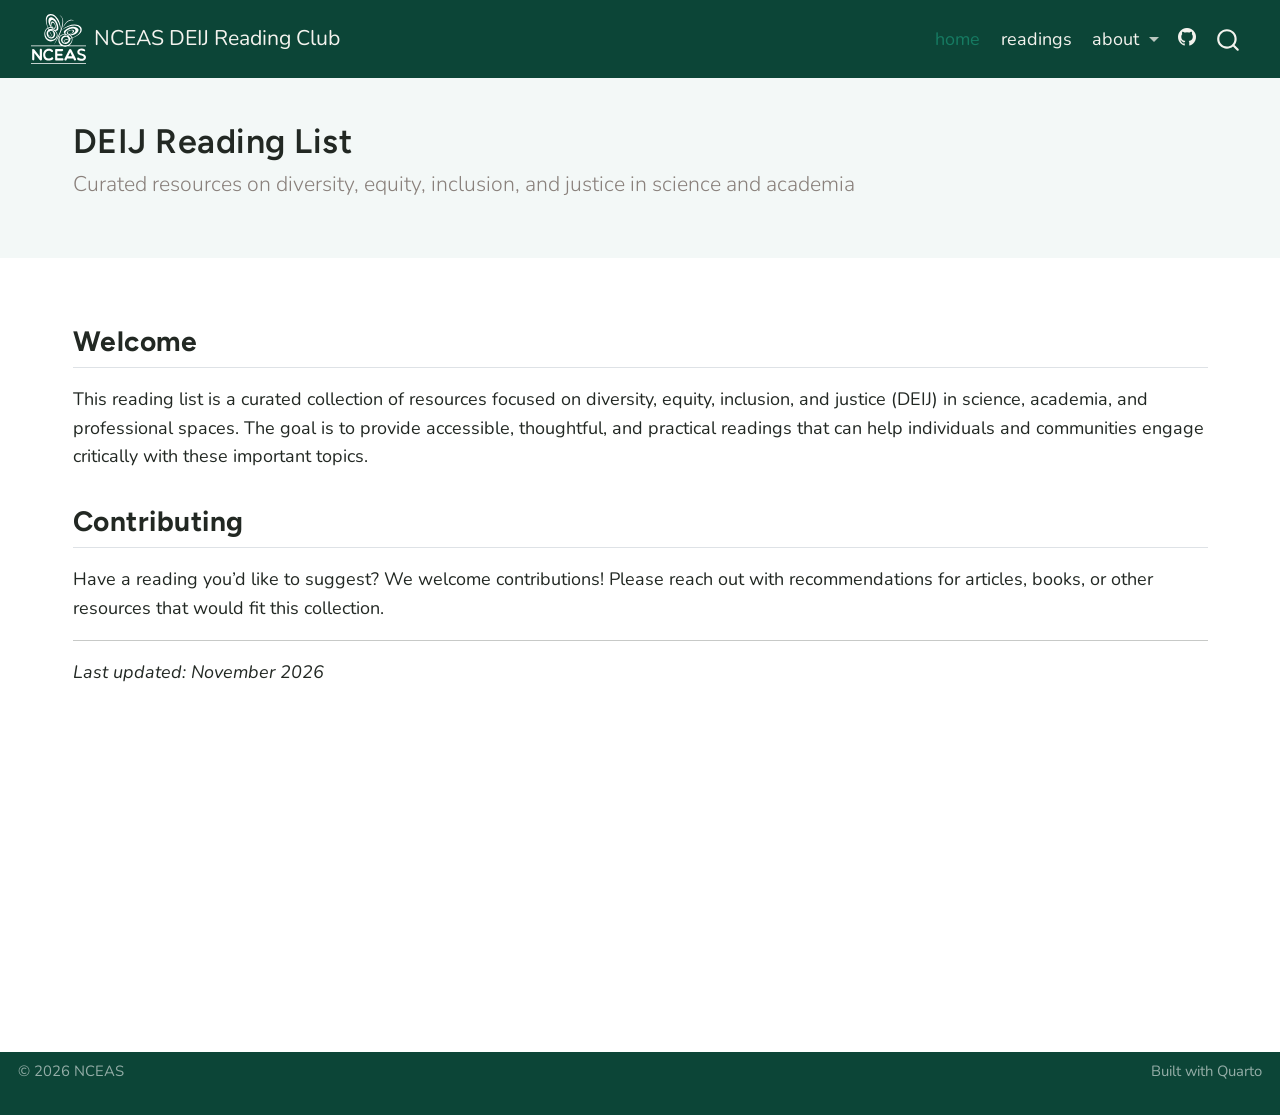
==== docs/index.html @ 8b183b62 "build: oops docs/ in gitignore" ====
<!DOCTYPE html>
<html xmlns="http://www.w3.org/1999/xhtml" lang="en" xml:lang="en"><head>

<meta charset="utf-8">
<meta name="generator" content="quarto-1.6.39">

<meta name="viewport" content="width=device-width, initial-scale=1.0, user-scalable=yes">


<title>DEIJ Reading List – NCEAS DEIJ Reading Club</title>
<style>
code{white-space: pre-wrap;}
span.smallcaps{font-variant: small-caps;}
div.columns{display: flex; gap: min(4vw, 1.5em);}
div.column{flex: auto; overflow-x: auto;}
div.hanging-indent{margin-left: 1.5em; text-indent: -1.5em;}
ul.task-list{list-style: none;}
ul.task-list li input[type="checkbox"] {
  width: 0.8em;
  margin: 0 0.8em 0.2em -1em; /* quarto-specific, see https://github.com/quarto-dev/quarto-cli/issues/4556 */ 
  vertical-align: middle;
}
</style>


<script src="site_libs/quarto-nav/quarto-nav.js"></script>
<script src="site_libs/quarto-nav/headroom.min.js"></script>
<script src="site_libs/clipboard/clipboard.min.js"></script>
<script src="site_libs/quarto-search/autocomplete.umd.js"></script>
<script src="site_libs/quarto-search/fuse.min.js"></script>
<script src="site_libs/quarto-search/quarto-search.js"></script>
<meta name="quarto:offset" content="./">
<script src="site_libs/quarto-html/quarto.js"></script>
<script src="site_libs/quarto-html/popper.min.js"></script>
<script src="site_libs/quarto-html/tippy.umd.min.js"></script>
<script src="site_libs/quarto-html/anchor.min.js"></script>
<link href="site_libs/quarto-html/tippy.css" rel="stylesheet">
<link href="site_libs/quarto-html/quarto-syntax-highlighting-e26003cea8cd680ca0c55a263523d882.css" rel="stylesheet" id="quarto-text-highlighting-styles">
<script src="site_libs/bootstrap/bootstrap.min.js"></script>
<link href="site_libs/bootstrap/bootstrap-icons.css" rel="stylesheet">
<link href="site_libs/bootstrap/bootstrap-1991b1be5dcbb25f03deedb7cb618936.min.css" rel="stylesheet" append-hash="true" id="quarto-bootstrap" data-mode="light">
<script id="quarto-search-options" type="application/json">{
  "location": "navbar",
  "copy-button": false,
  "collapse-after": 3,
  "panel-placement": "end",
  "type": "overlay",
  "limit": 50,
  "keyboard-shortcut": [
    "f",
    "/",
    "s"
  ],
  "show-item-context": false,
  "language": {
    "search-no-results-text": "No results",
    "search-matching-documents-text": "matching documents",
    "search-copy-link-title": "Copy link to search",
    "search-hide-matches-text": "Hide additional matches",
    "search-more-match-text": "more match in this document",
    "search-more-matches-text": "more matches in this document",
    "search-clear-button-title": "Clear",
    "search-text-placeholder": "",
    "search-detached-cancel-button-title": "Cancel",
    "search-submit-button-title": "Submit",
    "search-label": "Search"
  }
}</script>


</head>

<body class="nav-fixed">

<div id="quarto-search-results"></div>
  <header id="quarto-header" class="headroom fixed-top quarto-banner">
    <nav class="navbar navbar-expand-lg " data-bs-theme="dark">
      <div class="navbar-container container-fluid">
      <div class="navbar-brand-container mx-auto">
    <a href="./index.html" class="navbar-brand navbar-brand-logo">
    <img src="./images/logo_nceas.svg" alt="NCEAS Logo" class="navbar-logo">
    </a>
    <a class="navbar-brand" href="./index.html">
    <span class="navbar-title">NCEAS DEIJ Reading Club</span>
    </a>
  </div>
            <div id="quarto-search" class="" title="Search"></div>
          <button class="navbar-toggler" type="button" data-bs-toggle="collapse" data-bs-target="#navbarCollapse" aria-controls="navbarCollapse" role="menu" aria-expanded="false" aria-label="Toggle navigation" onclick="if (window.quartoToggleHeadroom) { window.quartoToggleHeadroom(); }">
  <span class="navbar-toggler-icon"></span>
</button>
          <div class="collapse navbar-collapse" id="navbarCollapse">
            <ul class="navbar-nav navbar-nav-scroll ms-auto">
  <li class="nav-item">
    <a class="nav-link active" href="./index.html" aria-current="page"> 
<span class="menu-text">home</span></a>
  </li>  
  <li class="nav-item">
    <a class="nav-link" href="./readings.html"> 
<span class="menu-text">readings</span></a>
  </li>  
  <li class="nav-item dropdown ">
    <a class="nav-link dropdown-toggle" href="#" id="nav-menu-about" role="link" data-bs-toggle="dropdown" aria-expanded="false">
 <span class="menu-text">about</span>
    </a>
    <ul class="dropdown-menu dropdown-menu-end" aria-labelledby="nav-menu-about">    
        <li>
    <a class="dropdown-item" href="https://www.example.com">
 <span class="dropdown-text">About This Site</span></a>
  </li>  
        <li>
    <a class="dropdown-item" href="mailto:your-email@example.com">
 <span class="dropdown-text">Contact</span></a>
  </li>  
    </ul>
  </li>
  <li class="nav-item compact">
    <a class="nav-link" href="https://github.com/your-username/deij_reading" target="_blank"> <i class="bi bi-github" role="img">
</i> 
<span class="menu-text"></span></a>
  </li>  
</ul>
          </div> <!-- /navcollapse -->
            <div class="quarto-navbar-tools">
</div>
      </div> <!-- /container-fluid -->
    </nav>
</header>
<!-- content -->
<header id="title-block-header" class="quarto-title-block default page-columns page-full">
  <div class="quarto-title-banner page-columns page-full">
    <div class="quarto-title column-page">
      <h1 class="title">DEIJ Reading List</h1>
            <p class="subtitle lead">Curated resources on diversity, equity, inclusion, and justice in science and academia</p>
                      </div>
  </div>
    
  
  <div class="quarto-title-meta column-page">

      
    
      
    </div>
    
  
  </header><div id="quarto-content" class="quarto-container page-columns page-rows-contents page-layout-full page-navbar">
<!-- sidebar -->
<!-- margin-sidebar -->
    
<!-- main -->
<main class="content quarto-banner-title-block column-page" id="quarto-document-content">





<section id="welcome" class="level2">
<h2 class="anchored" data-anchor-id="welcome">Welcome</h2>
<p>This reading list is a curated collection of resources focused on diversity, equity, inclusion, and justice (DEIJ) in science, academia, and professional spaces. The goal is to provide accessible, thoughtful, and practical readings that can help individuals and communities engage critically with these important topics.</p>
</section>
<section id="contributing" class="level2">
<h2 class="anchored" data-anchor-id="contributing">Contributing</h2>
<p>Have a reading you’d like to suggest? We welcome contributions! Please reach out with recommendations for articles, books, or other resources that would fit this collection.</p>
<hr>
<p><em>Last updated: November 2026</em></p>


</section>

</main> <!-- /main -->
<script id="quarto-html-after-body" type="application/javascript">
window.document.addEventListener("DOMContentLoaded", function (event) {
  const toggleBodyColorMode = (bsSheetEl) => {
    const mode = bsSheetEl.getAttribute("data-mode");
    const bodyEl = window.document.querySelector("body");
    if (mode === "dark") {
      bodyEl.classList.add("quarto-dark");
      bodyEl.classList.remove("quarto-light");
    } else {
      bodyEl.classList.add("quarto-light");
      bodyEl.classList.remove("quarto-dark");
    }
  }
  const toggleBodyColorPrimary = () => {
    const bsSheetEl = window.document.querySelector("link#quarto-bootstrap");
    if (bsSheetEl) {
      toggleBodyColorMode(bsSheetEl);
    }
  }
  toggleBodyColorPrimary();  
  const icon = "";
  const anchorJS = new window.AnchorJS();
  anchorJS.options = {
    placement: 'right',
    icon: icon
  };
  anchorJS.add('.anchored');
  const isCodeAnnotation = (el) => {
    for (const clz of el.classList) {
      if (clz.startsWith('code-annotation-')) {                     
        return true;
      }
    }
    return false;
  }
  const onCopySuccess = function(e) {
    // button target
    const button = e.trigger;
    // don't keep focus
    button.blur();
    // flash "checked"
    button.classList.add('code-copy-button-checked');
    var currentTitle = button.getAttribute("title");
    button.setAttribute("title", "Copied!");
    let tooltip;
    if (window.bootstrap) {
      button.setAttribute("data-bs-toggle", "tooltip");
      button.setAttribute("data-bs-placement", "left");
      button.setAttribute("data-bs-title", "Copied!");
      tooltip = new bootstrap.Tooltip(button, 
        { trigger: "manual", 
          customClass: "code-copy-button-tooltip",
          offset: [0, -8]});
      tooltip.show();    
    }
    setTimeout(function() {
      if (tooltip) {
        tooltip.hide();
        button.removeAttribute("data-bs-title");
        button.removeAttribute("data-bs-toggle");
        button.removeAttribute("data-bs-placement");
      }
      button.setAttribute("title", currentTitle);
      button.classList.remove('code-copy-button-checked');
    }, 1000);
    // clear code selection
    e.clearSelection();
  }
  const getTextToCopy = function(trigger) {
      const codeEl = trigger.previousElementSibling.cloneNode(true);
      for (const childEl of codeEl.children) {
        if (isCodeAnnotation(childEl)) {
          childEl.remove();
        }
      }
      return codeEl.innerText;
  }
  const clipboard = new window.ClipboardJS('.code-copy-button:not([data-in-quarto-modal])', {
    text: getTextToCopy
  });
  clipboard.on('success', onCopySuccess);
  if (window.document.getElementById('quarto-embedded-source-code-modal')) {
    const clipboardModal = new window.ClipboardJS('.code-copy-button[data-in-quarto-modal]', {
      text: getTextToCopy,
      container: window.document.getElementById('quarto-embedded-source-code-modal')
    });
    clipboardModal.on('success', onCopySuccess);
  }
    var localhostRegex = new RegExp(/^(?:http|https):\/\/localhost\:?[0-9]*\//);
    var mailtoRegex = new RegExp(/^mailto:/);
      var filterRegex = new RegExp("https:\/\/your-username\.github\.io\/deij_reading\/");
    var isInternal = (href) => {
        return filterRegex.test(href) || localhostRegex.test(href) || mailtoRegex.test(href);
    }
    // Inspect non-navigation links and adorn them if external
 	var links = window.document.querySelectorAll('a[href]:not(.nav-link):not(.navbar-brand):not(.toc-action):not(.sidebar-link):not(.sidebar-item-toggle):not(.pagination-link):not(.no-external):not([aria-hidden]):not(.dropdown-item):not(.quarto-navigation-tool):not(.about-link)');
    for (var i=0; i<links.length; i++) {
      const link = links[i];
      if (!isInternal(link.href)) {
        // undo the damage that might have been done by quarto-nav.js in the case of
        // links that we want to consider external
        if (link.dataset.originalHref !== undefined) {
          link.href = link.dataset.originalHref;
        }
      }
    }
  function tippyHover(el, contentFn, onTriggerFn, onUntriggerFn) {
    const config = {
      allowHTML: true,
      maxWidth: 500,
      delay: 100,
      arrow: false,
      appendTo: function(el) {
          return el.parentElement;
      },
      interactive: true,
      interactiveBorder: 10,
      theme: 'quarto',
      placement: 'bottom-start',
    };
    if (contentFn) {
      config.content = contentFn;
    }
    if (onTriggerFn) {
      config.onTrigger = onTriggerFn;
    }
    if (onUntriggerFn) {
      config.onUntrigger = onUntriggerFn;
    }
    window.tippy(el, config); 
  }
  const noterefs = window.document.querySelectorAll('a[role="doc-noteref"]');
  for (var i=0; i<noterefs.length; i++) {
    const ref = noterefs[i];
    tippyHover(ref, function() {
      // use id or data attribute instead here
      let href = ref.getAttribute('data-footnote-href') || ref.getAttribute('href');
      try { href = new URL(href).hash; } catch {}
      const id = href.replace(/^#\/?/, "");
      const note = window.document.getElementById(id);
      if (note) {
        return note.innerHTML;
      } else {
        return "";
      }
    });
  }
  const xrefs = window.document.querySelectorAll('a.quarto-xref');
  const processXRef = (id, note) => {
    // Strip column container classes
    const stripColumnClz = (el) => {
      el.classList.remove("page-full", "page-columns");
      if (el.children) {
        for (const child of el.children) {
          stripColumnClz(child);
        }
      }
    }
    stripColumnClz(note)
    if (id === null || id.startsWith('sec-')) {
      // Special case sections, only their first couple elements
      const container = document.createElement("div");
      if (note.children && note.children.length > 2) {
        container.appendChild(note.children[0].cloneNode(true));
        for (let i = 1; i < note.children.length; i++) {
          const child = note.children[i];
          if (child.tagName === "P" && child.innerText === "") {
            continue;
          } else {
            container.appendChild(child.cloneNode(true));
            break;
          }
        }
        if (window.Quarto?.typesetMath) {
          window.Quarto.typesetMath(container);
        }
        return container.innerHTML
      } else {
        if (window.Quarto?.typesetMath) {
          window.Quarto.typesetMath(note);
        }
        return note.innerHTML;
      }
    } else {
      // Remove any anchor links if they are present
      const anchorLink = note.querySelector('a.anchorjs-link');
      if (anchorLink) {
        anchorLink.remove();
      }
      if (window.Quarto?.typesetMath) {
        window.Quarto.typesetMath(note);
      }
      if (note.classList.contains("callout")) {
        return note.outerHTML;
      } else {
        return note.innerHTML;
      }
    }
  }
  for (var i=0; i<xrefs.length; i++) {
    const xref = xrefs[i];
    tippyHover(xref, undefined, function(instance) {
      instance.disable();
      let url = xref.getAttribute('href');
      let hash = undefined; 
      if (url.startsWith('#')) {
        hash = url;
      } else {
        try { hash = new URL(url).hash; } catch {}
      }
      if (hash) {
        const id = hash.replace(/^#\/?/, "");
        const note = window.document.getElementById(id);
        if (note !== null) {
          try {
            const html = processXRef(id, note.cloneNode(true));
            instance.setContent(html);
          } finally {
            instance.enable();
            instance.show();
          }
        } else {
          // See if we can fetch this
          fetch(url.split('#')[0])
          .then(res => res.text())
          .then(html => {
            const parser = new DOMParser();
            const htmlDoc = parser.parseFromString(html, "text/html");
            const note = htmlDoc.getElementById(id);
            if (note !== null) {
              const html = processXRef(id, note);
              instance.setContent(html);
            } 
          }).finally(() => {
            instance.enable();
            instance.show();
          });
        }
      } else {
        // See if we can fetch a full url (with no hash to target)
        // This is a special case and we should probably do some content thinning / targeting
        fetch(url)
        .then(res => res.text())
        .then(html => {
          const parser = new DOMParser();
          const htmlDoc = parser.parseFromString(html, "text/html");
          const note = htmlDoc.querySelector('main.content');
          if (note !== null) {
            // This should only happen for chapter cross references
            // (since there is no id in the URL)
            // remove the first header
            if (note.children.length > 0 && note.children[0].tagName === "HEADER") {
              note.children[0].remove();
            }
            const html = processXRef(null, note);
            instance.setContent(html);
          } 
        }).finally(() => {
          instance.enable();
          instance.show();
        });
      }
    }, function(instance) {
    });
  }
      let selectedAnnoteEl;
      const selectorForAnnotation = ( cell, annotation) => {
        let cellAttr = 'data-code-cell="' + cell + '"';
        let lineAttr = 'data-code-annotation="' +  annotation + '"';
        const selector = 'span[' + cellAttr + '][' + lineAttr + ']';
        return selector;
      }
      const selectCodeLines = (annoteEl) => {
        const doc = window.document;
        const targetCell = annoteEl.getAttribute("data-target-cell");
        const targetAnnotation = annoteEl.getAttribute("data-target-annotation");
        const annoteSpan = window.document.querySelector(selectorForAnnotation(targetCell, targetAnnotation));
        const lines = annoteSpan.getAttribute("data-code-lines").split(",");
        const lineIds = lines.map((line) => {
          return targetCell + "-" + line;
        })
        let top = null;
        let height = null;
        let parent = null;
        if (lineIds.length > 0) {
            //compute the position of the single el (top and bottom and make a div)
            const el = window.document.getElementById(lineIds[0]);
            top = el.offsetTop;
            height = el.offsetHeight;
            parent = el.parentElement.parentElement;
          if (lineIds.length > 1) {
            const lastEl = window.document.getElementById(lineIds[lineIds.length - 1]);
            const bottom = lastEl.offsetTop + lastEl.offsetHeight;
            height = bottom - top;
          }
          if (top !== null && height !== null && parent !== null) {
            // cook up a div (if necessary) and position it 
            let div = window.document.getElementById("code-annotation-line-highlight");
            if (div === null) {
              div = window.document.createElement("div");
              div.setAttribute("id", "code-annotation-line-highlight");
              div.style.position = 'absolute';
              parent.appendChild(div);
            }
            div.style.top = top - 2 + "px";
            div.style.height = height + 4 + "px";
            div.style.left = 0;
            let gutterDiv = window.document.getElementById("code-annotation-line-highlight-gutter");
            if (gutterDiv === null) {
              gutterDiv = window.document.createElement("div");
              gutterDiv.setAttribute("id", "code-annotation-line-highlight-gutter");
              gutterDiv.style.position = 'absolute';
              const codeCell = window.document.getElementById(targetCell);
              const gutter = codeCell.querySelector('.code-annotation-gutter');
              gutter.appendChild(gutterDiv);
            }
            gutterDiv.style.top = top - 2 + "px";
            gutterDiv.style.height = height + 4 + "px";
          }
          selectedAnnoteEl = annoteEl;
        }
      };
      const unselectCodeLines = () => {
        const elementsIds = ["code-annotation-line-highlight", "code-annotation-line-highlight-gutter"];
        elementsIds.forEach((elId) => {
          const div = window.document.getElementById(elId);
          if (div) {
            div.remove();
          }
        });
        selectedAnnoteEl = undefined;
      };
        // Handle positioning of the toggle
    window.addEventListener(
      "resize",
      throttle(() => {
        elRect = undefined;
        if (selectedAnnoteEl) {
          selectCodeLines(selectedAnnoteEl);
        }
      }, 10)
    );
    function throttle(fn, ms) {
    let throttle = false;
    let timer;
      return (...args) => {
        if(!throttle) { // first call gets through
            fn.apply(this, args);
            throttle = true;
        } else { // all the others get throttled
            if(timer) clearTimeout(timer); // cancel #2
            timer = setTimeout(() => {
              fn.apply(this, args);
              timer = throttle = false;
            }, ms);
        }
      };
    }
      // Attach click handler to the DT
      const annoteDls = window.document.querySelectorAll('dt[data-target-cell]');
      for (const annoteDlNode of annoteDls) {
        annoteDlNode.addEventListener('click', (event) => {
          const clickedEl = event.target;
          if (clickedEl !== selectedAnnoteEl) {
            unselectCodeLines();
            const activeEl = window.document.querySelector('dt[data-target-cell].code-annotation-active');
            if (activeEl) {
              activeEl.classList.remove('code-annotation-active');
            }
            selectCodeLines(clickedEl);
            clickedEl.classList.add('code-annotation-active');
          } else {
            // Unselect the line
            unselectCodeLines();
            clickedEl.classList.remove('code-annotation-active');
          }
        });
      }
  const findCites = (el) => {
    const parentEl = el.parentElement;
    if (parentEl) {
      const cites = parentEl.dataset.cites;
      if (cites) {
        return {
          el,
          cites: cites.split(' ')
        };
      } else {
        return findCites(el.parentElement)
      }
    } else {
      return undefined;
    }
  };
  var bibliorefs = window.document.querySelectorAll('a[role="doc-biblioref"]');
  for (var i=0; i<bibliorefs.length; i++) {
    const ref = bibliorefs[i];
    const citeInfo = findCites(ref);
    if (citeInfo) {
      tippyHover(citeInfo.el, function() {
        var popup = window.document.createElement('div');
        citeInfo.cites.forEach(function(cite) {
          var citeDiv = window.document.createElement('div');
          citeDiv.classList.add('hanging-indent');
          citeDiv.classList.add('csl-entry');
          var biblioDiv = window.document.getElementById('ref-' + cite);
          if (biblioDiv) {
            citeDiv.innerHTML = biblioDiv.innerHTML;
          }
          popup.appendChild(citeDiv);
        });
        return popup.innerHTML;
      });
    }
  }
});
</script>
</div> <!-- /content -->
<footer class="footer">
  <div class="nav-footer">
    <div class="nav-footer-left">
<p>© 2026 NCEAS</p>
</div>   
    <div class="nav-footer-center">
      &nbsp;
    </div>
    <div class="nav-footer-right">
<p>Built with <a href="https://quarto.org/" target="_blank">Quarto</a></p>
</div>
  </div>
</footer>




</body></html>
---- docs/site_libs/quarto-html/tippy.css ----
.tippy-box[data-animation=fade][data-state=hidden]{opacity:0}[data-tippy-root]{max-width:calc(100vw - 10px)}.tippy-box{position:relative;background-color:#333;color:#fff;border-radius:4px;font-size:14px;line-height:1.4;white-space:normal;outline:0;transition-property:transform,visibility,opacity}.tippy-box[data-placement^=top]>.tippy-arrow{bottom:0}.tippy-box[data-placement^=top]>.tippy-arrow:before{bottom:-7px;left:0;border-width:8px 8px 0;border-top-color:initial;transform-origin:center top}.tippy-box[data-placement^=bottom]>.tippy-arrow{top:0}.tippy-box[data-placement^=bottom]>.tippy-arrow:before{top:-7px;left:0;border-width:0 8px 8px;border-bottom-color:initial;transform-origin:center bottom}.tippy-box[data-placement^=left]>.tippy-arrow{right:0}.tippy-box[data-placement^=left]>.tippy-arrow:before{border-width:8px 0 8px 8px;border-left-color:initial;right:-7px;transform-origin:center left}.tippy-box[data-placement^=right]>.tippy-arrow{left:0}.tippy-box[data-placement^=right]>.tippy-arrow:before{left:-7px;border-width:8px 8px 8px 0;border-right-color:initial;transform-origin:center right}.tippy-box[data-inertia][data-state=visible]{transition-timing-function:cubic-bezier(.54,1.5,.38,1.11)}.tippy-arrow{width:16px;height:16px;color:#333}.tippy-arrow:before{content:"";position:absolute;border-color:transparent;border-style:solid}.tippy-content{position:relative;padding:5px 9px;z-index:1}
---- docs/site_libs/quarto-html/quarto-syntax-highlighting-e26003cea8cd680ca0c55a263523d882.css ----
/* quarto syntax highlight colors */
:root {
  --quarto-hl-ot-color: #003B4F;
  --quarto-hl-at-color: #657422;
  --quarto-hl-ss-color: #20794D;
  --quarto-hl-an-color: #5E5E5E;
  --quarto-hl-fu-color: #4758AB;
  --quarto-hl-st-color: #20794D;
  --quarto-hl-cf-color: #003B4F;
  --quarto-hl-op-color: #5E5E5E;
  --quarto-hl-er-color: #AD0000;
  --quarto-hl-bn-color: #AD0000;
  --quarto-hl-al-color: #AD0000;
  --quarto-hl-va-color: #111111;
  --quarto-hl-bu-color: inherit;
  --quarto-hl-ex-color: inherit;
  --quarto-hl-pp-color: #AD0000;
  --quarto-hl-in-color: #5E5E5E;
  --quarto-hl-vs-color: #20794D;
  --quarto-hl-wa-color: #5E5E5E;
  --quarto-hl-do-color: #5E5E5E;
  --quarto-hl-im-color: #00769E;
  --quarto-hl-ch-color: #20794D;
  --quarto-hl-dt-color: #AD0000;
  --quarto-hl-fl-color: #AD0000;
  --quarto-hl-co-color: #5E5E5E;
  --quarto-hl-cv-color: #5E5E5E;
  --quarto-hl-cn-color: #8f5902;
  --quarto-hl-sc-color: #5E5E5E;
  --quarto-hl-dv-color: #AD0000;
  --quarto-hl-kw-color: #003B4F;
}

/* other quarto variables */
:root {
  --quarto-font-monospace: SFMono-Regular, Menlo, Monaco, Consolas, "Liberation Mono", "Courier New", monospace;
}

pre > code.sourceCode > span {
  color: #003B4F;
}

code span {
  color: #003B4F;
}

code.sourceCode > span {
  color: #003B4F;
}

div.sourceCode,
div.sourceCode pre.sourceCode {
  color: #003B4F;
}

code span.ot {
  color: #003B4F;
  font-style: inherit;
}

code span.at {
  color: #657422;
  font-style: inherit;
}

code span.ss {
  color: #20794D;
  font-style: inherit;
}

code span.an {
  color: #5E5E5E;
  font-style: inherit;
}

code span.fu {
  color: #4758AB;
  font-style: inherit;
}

code span.st {
  color: #20794D;
  font-style: inherit;
}

code span.cf {
  color: #003B4F;
  font-weight: bold;
  font-style: inherit;
}

code span.op {
  color: #5E5E5E;
  font-style: inherit;
}

code span.er {
  color: #AD0000;
  font-style: inherit;
}

code span.bn {
  color: #AD0000;
  font-style: inherit;
}

code span.al {
  color: #AD0000;
  font-style: inherit;
}

code span.va {
  color: #111111;
  font-style: inherit;
}

code span.bu {
  font-style: inherit;
}

code span.ex {
  font-style: inherit;
}

code span.pp {
  color: #AD0000;
  font-style: inherit;
}

code span.in {
  color: #5E5E5E;
  font-style: inherit;
}

code span.vs {
  color: #20794D;
  font-style: inherit;
}

code span.wa {
  color: #5E5E5E;
  font-style: italic;
}

code span.do {
  color: #5E5E5E;
  font-style: italic;
}

code span.im {
  color: #00769E;
  font-style: inherit;
}

code span.ch {
  color: #20794D;
  font-style: inherit;
}

code span.dt {
  color: #AD0000;
  font-style: inherit;
}

code span.fl {
  color: #AD0000;
  font-style: inherit;
}

code span.co {
  color: #5E5E5E;
  font-style: inherit;
}

code span.cv {
  color: #5E5E5E;
  font-style: italic;
}

code span.cn {
  color: #8f5902;
  font-style: inherit;
}

code span.sc {
  color: #5E5E5E;
  font-style: inherit;
}

code span.dv {
  color: #AD0000;
  font-style: inherit;
}

code span.kw {
  color: #003B4F;
  font-weight: bold;
  font-style: inherit;
}

.prevent-inlining {
  content: "</";
}

/*# sourceMappingURL=e90e9ab646ea9b1aaa61e089606e0f97.css.map */
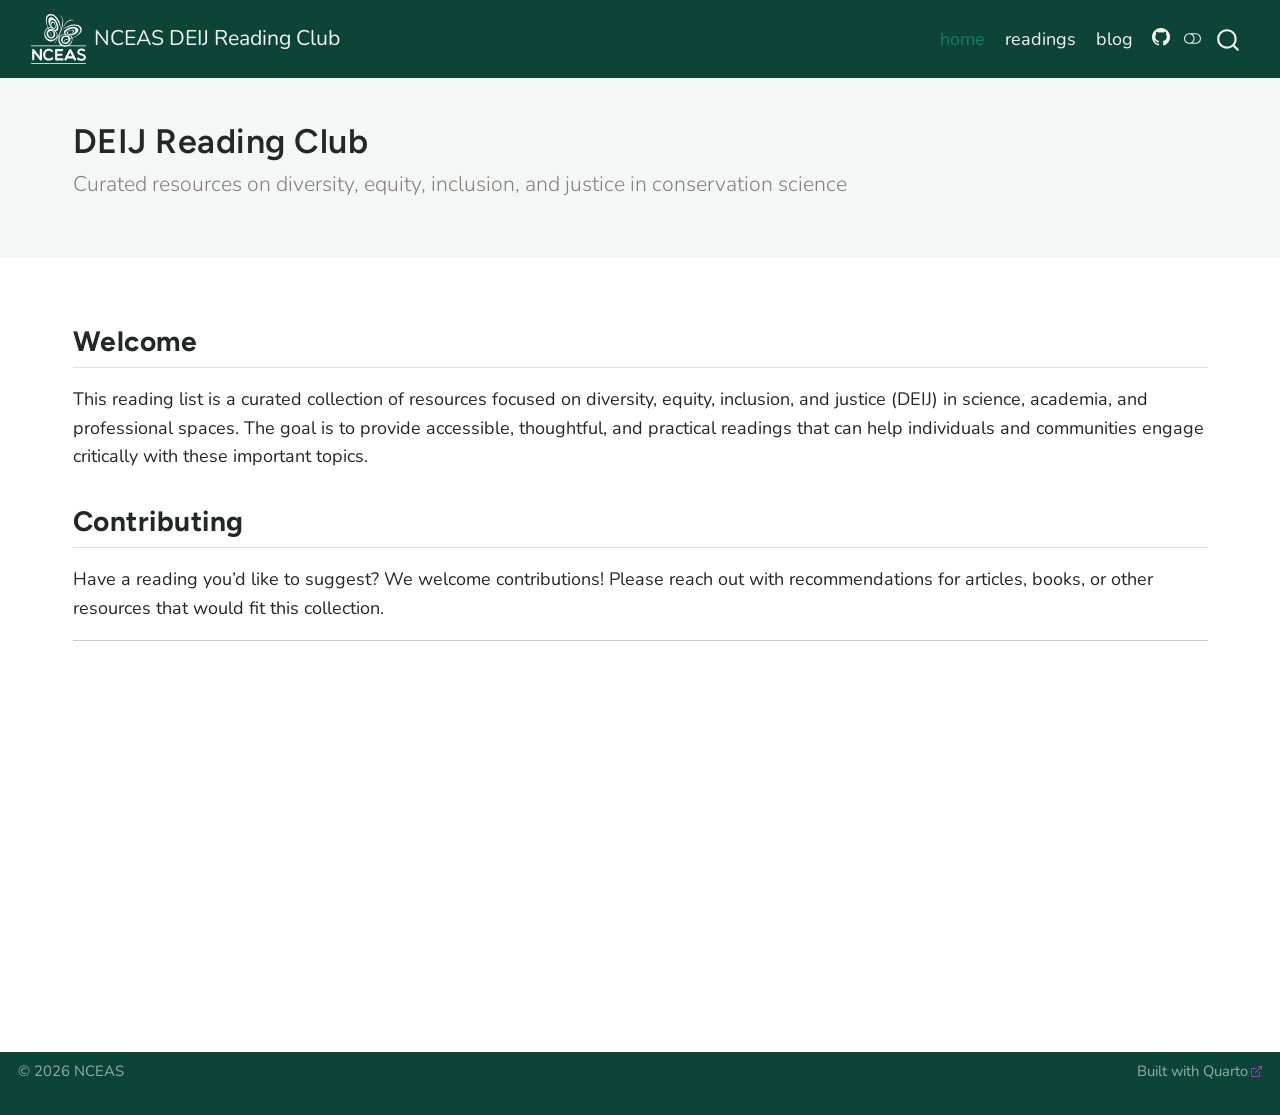
==== commit 2b7b476b: "feat: add fontawesome and dark mode" ====
--- a/docs/index.html
+++ b/docs/index.html
@@ -7,7 +7,7 @@
 <meta name="viewport" content="width=device-width, initial-scale=1.0, user-scalable=yes">
 
 
-<title>DEIJ Reading List – NCEAS DEIJ Reading Club</title>
+<title>DEIJ Reading Club – NCEAS DEIJ Reading Club</title>
 <style>
 code{white-space: pre-wrap;}
 span.smallcaps{font-variant: small-caps;}
@@ -35,10 +35,12 @@
 <script src="site_libs/quarto-html/tippy.umd.min.js"></script>
 <script src="site_libs/quarto-html/anchor.min.js"></script>
 <link href="site_libs/quarto-html/tippy.css" rel="stylesheet">
-<link href="site_libs/quarto-html/quarto-syntax-highlighting-e26003cea8cd680ca0c55a263523d882.css" rel="stylesheet" id="quarto-text-highlighting-styles">
+<link href="site_libs/quarto-html/quarto-syntax-highlighting-e26003cea8cd680ca0c55a263523d882.css" rel="stylesheet" class="quarto-color-scheme" id="quarto-text-highlighting-styles">
+<link href="site_libs/quarto-html/quarto-syntax-highlighting-dark-d166b450ba5a8e9f7a0ab969bf6592c1.css" rel="prefetch" class="quarto-color-scheme quarto-color-alternate" id="quarto-text-highlighting-styles">
 <script src="site_libs/bootstrap/bootstrap.min.js"></script>
 <link href="site_libs/bootstrap/bootstrap-icons.css" rel="stylesheet">
-<link href="site_libs/bootstrap/bootstrap-1991b1be5dcbb25f03deedb7cb618936.min.css" rel="stylesheet" append-hash="true" id="quarto-bootstrap" data-mode="light">
+<link href="site_libs/bootstrap/bootstrap-1991b1be5dcbb25f03deedb7cb618936.min.css" rel="stylesheet" append-hash="true" class="quarto-color-scheme" id="quarto-bootstrap" data-mode="light">
+<link href="site_libs/bootstrap/bootstrap-dark-af8d68ec42e29887595c1b62340d3241.min.css" rel="prefetch" append-hash="true" class="quarto-color-scheme quarto-color-alternate" id="quarto-bootstrap" data-mode="dark">
 <script id="quarto-search-options" type="application/json">{
   "location": "navbar",
   "copy-button": false,
@@ -98,29 +100,19 @@
     <a class="nav-link" href="./readings.html"> 
 <span class="menu-text">readings</span></a>
   </li>  
-  <li class="nav-item dropdown ">
-    <a class="nav-link dropdown-toggle" href="#" id="nav-menu-about" role="link" data-bs-toggle="dropdown" aria-expanded="false">
- <span class="menu-text">about</span>
-    </a>
-    <ul class="dropdown-menu dropdown-menu-end" aria-labelledby="nav-menu-about">    
-        <li>
-    <a class="dropdown-item" href="https://www.example.com">
- <span class="dropdown-text">About This Site</span></a>
+  <li class="nav-item">
+    <a class="nav-link" href="./blog.html"> 
+<span class="menu-text">blog</span></a>
   </li>  
-        <li>
-    <a class="dropdown-item" href="mailto:your-email@example.com">
- <span class="dropdown-text">Contact</span></a>
-  </li>  
-    </ul>
-  </li>
   <li class="nav-item compact">
-    <a class="nav-link" href="https://github.com/your-username/deij_reading" target="_blank"> <i class="bi bi-github" role="img">
+    <a class="nav-link" href="https://github.com/nceas/deij_reading" target="_blank"> <i class="bi bi-github" role="img">
 </i> 
 <span class="menu-text"></span></a>
   </li>  
 </ul>
           </div> <!-- /navcollapse -->
             <div class="quarto-navbar-tools">
+  <a href="" class="quarto-color-scheme-toggle quarto-navigation-tool  px-1" onclick="window.quartoToggleColorScheme(); return false;" title="Toggle dark mode"><i class="bi"></i></a>
 </div>
       </div> <!-- /container-fluid -->
     </nav>
@@ -129,8 +121,8 @@
 <header id="title-block-header" class="quarto-title-block default page-columns page-full">
   <div class="quarto-title-banner page-columns page-full">
     <div class="quarto-title column-page">
-      <h1 class="title">DEIJ Reading List</h1>
-            <p class="subtitle lead">Curated resources on diversity, equity, inclusion, and justice in science and academia</p>
+      <h1 class="title">DEIJ Reading Club</h1>
+            <p class="subtitle lead">Curated resources on diversity, equity, inclusion, and justice in conservation science</p>
                       </div>
   </div>
     
@@ -162,7 +154,6 @@
 <h2 class="anchored" data-anchor-id="contributing">Contributing</h2>
 <p>Have a reading you’d like to suggest? We welcome contributions! Please reach out with recommendations for articles, books, or other resources that would fit this collection.</p>
 <hr>
-<p><em>Last updated: November 2026</em></p>
 
 
 </section>
@@ -188,6 +179,150 @@
     }
   }
   toggleBodyColorPrimary();  
+  const disableStylesheet = (stylesheets) => {
+    for (let i=0; i < stylesheets.length; i++) {
+      const stylesheet = stylesheets[i];
+      stylesheet.rel = 'prefetch';
+    }
+  }
+  const enableStylesheet = (stylesheets) => {
+    for (let i=0; i < stylesheets.length; i++) {
+      const stylesheet = stylesheets[i];
+      stylesheet.rel = 'stylesheet';
+    }
+  }
+  const manageTransitions = (selector, allowTransitions) => {
+    const els = window.document.querySelectorAll(selector);
+    for (let i=0; i < els.length; i++) {
+      const el = els[i];
+      if (allowTransitions) {
+        el.classList.remove('notransition');
+      } else {
+        el.classList.add('notransition');
+      }
+    }
+  }
+  const toggleGiscusIfUsed = (isAlternate, darkModeDefault) => {
+    const baseTheme = document.querySelector('#giscus-base-theme')?.value ?? 'light';
+    const alternateTheme = document.querySelector('#giscus-alt-theme')?.value ?? 'dark';
+    let newTheme = '';
+    if(darkModeDefault) {
+      newTheme = isAlternate ? baseTheme : alternateTheme;
+    } else {
+      newTheme = isAlternate ? alternateTheme : baseTheme;
+    }
+    const changeGiscusTheme = () => {
+      // From: https://github.com/giscus/giscus/issues/336
+      const sendMessage = (message) => {
+        const iframe = document.querySelector('iframe.giscus-frame');
+        if (!iframe) return;
+        iframe.contentWindow.postMessage({ giscus: message }, 'https://giscus.app');
+      }
+      sendMessage({
+        setConfig: {
+          theme: newTheme
+        }
+      });
+    }
+    const isGiscussLoaded = window.document.querySelector('iframe.giscus-frame') !== null;
+    if (isGiscussLoaded) {
+      changeGiscusTheme();
+    }
+  }
+  const toggleColorMode = (alternate) => {
+    // Switch the stylesheets
+    const alternateStylesheets = window.document.querySelectorAll('link.quarto-color-scheme.quarto-color-alternate');
+    manageTransitions('#quarto-margin-sidebar .nav-link', false);
+    if (alternate) {
+      enableStylesheet(alternateStylesheets);
+      for (const sheetNode of alternateStylesheets) {
+        if (sheetNode.id === "quarto-bootstrap") {
+          toggleBodyColorMode(sheetNode);
+        }
+      }
+    } else {
+      disableStylesheet(alternateStylesheets);
+      toggleBodyColorPrimary();
+    }
+    manageTransitions('#quarto-margin-sidebar .nav-link', true);
+    // Switch the toggles
+    const toggles = window.document.querySelectorAll('.quarto-color-scheme-toggle');
+    for (let i=0; i < toggles.length; i++) {
+      const toggle = toggles[i];
+      if (toggle) {
+        if (alternate) {
+          toggle.classList.add("alternate");     
+        } else {
+          toggle.classList.remove("alternate");
+        }
+      }
+    }
+    // Hack to workaround the fact that safari doesn't
+    // properly recolor the scrollbar when toggling (#1455)
+    if (navigator.userAgent.indexOf('Safari') > 0 && navigator.userAgent.indexOf('Chrome') == -1) {
+      manageTransitions("body", false);
+      window.scrollTo(0, 1);
+      setTimeout(() => {
+        window.scrollTo(0, 0);
+        manageTransitions("body", true);
+      }, 40);  
+    }
+  }
+  const isFileUrl = () => { 
+    return window.location.protocol === 'file:';
+  }
+  const hasAlternateSentinel = () => {  
+    let styleSentinel = getColorSchemeSentinel();
+    if (styleSentinel !== null) {
+      return styleSentinel === "alternate";
+    } else {
+      return false;
+    }
+  }
+  const setStyleSentinel = (alternate) => {
+    const value = alternate ? "alternate" : "default";
+    if (!isFileUrl()) {
+      window.localStorage.setItem("quarto-color-scheme", value);
+    } else {
+      localAlternateSentinel = value;
+    }
+  }
+  const getColorSchemeSentinel = () => {
+    if (!isFileUrl()) {
+      const storageValue = window.localStorage.getItem("quarto-color-scheme");
+      return storageValue != null ? storageValue : localAlternateSentinel;
+    } else {
+      return localAlternateSentinel;
+    }
+  }
+  const darkModeDefault = false;
+  let localAlternateSentinel = darkModeDefault ? 'alternate' : 'default';
+  // Dark / light mode switch
+  window.quartoToggleColorScheme = () => {
+    // Read the current dark / light value 
+    let toAlternate = !hasAlternateSentinel();
+    toggleColorMode(toAlternate);
+    setStyleSentinel(toAlternate);
+    toggleGiscusIfUsed(toAlternate, darkModeDefault);
+  };
+  // Ensure there is a toggle, if there isn't float one in the top right
+  if (window.document.querySelector('.quarto-color-scheme-toggle') === null) {
+    const a = window.document.createElement('a');
+    a.classList.add('top-right');
+    a.classList.add('quarto-color-scheme-toggle');
+    a.href = "";
+    a.onclick = function() { try { window.quartoToggleColorScheme(); } catch {} return false; };
+    const i = window.document.createElement("i");
+    i.classList.add('bi');
+    a.appendChild(i);
+    window.document.body.appendChild(a);
+  }
+  // Switch to dark mode if need be
+  if (hasAlternateSentinel()) {
+    toggleColorMode(true);
+  } else {
+    toggleColorMode(false);
+  }
   const icon = "";
   const anchorJS = new window.AnchorJS();
   anchorJS.options = {
@@ -272,6 +407,13 @@
         if (link.dataset.originalHref !== undefined) {
           link.href = link.dataset.originalHref;
         }
+          // target, if specified
+          link.setAttribute("target", "_blank");
+          if (link.getAttribute("rel") === null) {
+            link.setAttribute("rel", "noopener");
+          }
+          // default icon
+          link.classList.add("external");
       }
     }
   function tippyHover(el, contentFn, onTriggerFn, onUntriggerFn) {
--- a/docs/site_libs/quarto-html/quarto-syntax-highlighting-dark-d166b450ba5a8e9f7a0ab969bf6592c1.css
+++ b/docs/site_libs/quarto-html/quarto-syntax-highlighting-dark-d166b450ba5a8e9f7a0ab969bf6592c1.css
@@ -0,0 +1,189 @@
+/* quarto syntax highlight colors */
+:root {
+  --quarto-hl-al-color: #f07178;
+  --quarto-hl-an-color: #d4d0ab;
+  --quarto-hl-at-color: #00e0e0;
+  --quarto-hl-bn-color: #d4d0ab;
+  --quarto-hl-bu-color: #abe338;
+  --quarto-hl-ch-color: #abe338;
+  --quarto-hl-co-color: #f8f8f2;
+  --quarto-hl-cv-color: #ffd700;
+  --quarto-hl-cn-color: #ffd700;
+  --quarto-hl-cf-color: #ffa07a;
+  --quarto-hl-dt-color: #ffa07a;
+  --quarto-hl-dv-color: #d4d0ab;
+  --quarto-hl-do-color: #f8f8f2;
+  --quarto-hl-er-color: #f07178;
+  --quarto-hl-ex-color: #00e0e0;
+  --quarto-hl-fl-color: #d4d0ab;
+  --quarto-hl-fu-color: #ffa07a;
+  --quarto-hl-im-color: #abe338;
+  --quarto-hl-in-color: #d4d0ab;
+  --quarto-hl-kw-color: #ffa07a;
+  --quarto-hl-op-color: #ffa07a;
+  --quarto-hl-ot-color: #00e0e0;
+  --quarto-hl-pp-color: #dcc6e0;
+  --quarto-hl-re-color: #00e0e0;
+  --quarto-hl-sc-color: #abe338;
+  --quarto-hl-ss-color: #abe338;
+  --quarto-hl-st-color: #abe338;
+  --quarto-hl-va-color: #00e0e0;
+  --quarto-hl-vs-color: #abe338;
+  --quarto-hl-wa-color: #dcc6e0;
+}
+
+/* other quarto variables */
+:root {
+  --quarto-font-monospace: SFMono-Regular, Menlo, Monaco, Consolas, "Liberation Mono", "Courier New", monospace;
+}
+
+code span.al {
+  background-color: #2a0f15;
+  font-weight: bold;
+  color: #f07178;
+}
+
+code span.an {
+  color: #d4d0ab;
+}
+
+code span.at {
+  color: #00e0e0;
+}
+
+code span.bn {
+  color: #d4d0ab;
+}
+
+code span.bu {
+  color: #abe338;
+}
+
+code span.ch {
+  color: #abe338;
+}
+
+code span.co {
+  font-style: italic;
+  color: #f8f8f2;
+}
+
+code span.cv {
+  color: #ffd700;
+}
+
+code span.cn {
+  color: #ffd700;
+}
+
+code span.cf {
+  font-weight: bold;
+  color: #ffa07a;
+}
+
+code span.dt {
+  color: #ffa07a;
+}
+
+code span.dv {
+  color: #d4d0ab;
+}
+
+code span.do {
+  color: #f8f8f2;
+}
+
+code span.er {
+  color: #f07178;
+  text-decoration: underline;
+}
+
+code span.ex {
+  font-weight: bold;
+  color: #00e0e0;
+}
+
+code span.fl {
+  color: #d4d0ab;
+}
+
+code span.fu {
+  color: #ffa07a;
+}
+
+code span.im {
+  color: #abe338;
+}
+
+code span.in {
+  color: #d4d0ab;
+}
+
+code span.kw {
+  font-weight: bold;
+  color: #ffa07a;
+}
+
+pre > code.sourceCode > span {
+  color: #f8f8f2;
+}
+
+code span {
+  color: #f8f8f2;
+}
+
+code.sourceCode > span {
+  color: #f8f8f2;
+}
+
+div.sourceCode,
+div.sourceCode pre.sourceCode {
+  color: #f8f8f2;
+}
+
+code span.op {
+  color: #ffa07a;
+}
+
+code span.ot {
+  color: #00e0e0;
+}
+
+code span.pp {
+  color: #dcc6e0;
+}
+
+code span.re {
+  background-color: #f8f8f2;
+  color: #00e0e0;
+}
+
+code span.sc {
+  color: #abe338;
+}
+
+code span.ss {
+  color: #abe338;
+}
+
+code span.st {
+  color: #abe338;
+}
+
+code span.va {
+  color: #00e0e0;
+}
+
+code span.vs {
+  color: #abe338;
+}
+
+code span.wa {
+  color: #dcc6e0;
+}
+
+.prevent-inlining {
+  content: "</";
+}
+
+/*# sourceMappingURL=72bb05760472c1bb0bbb1d76e21bc2a0.css.map */
